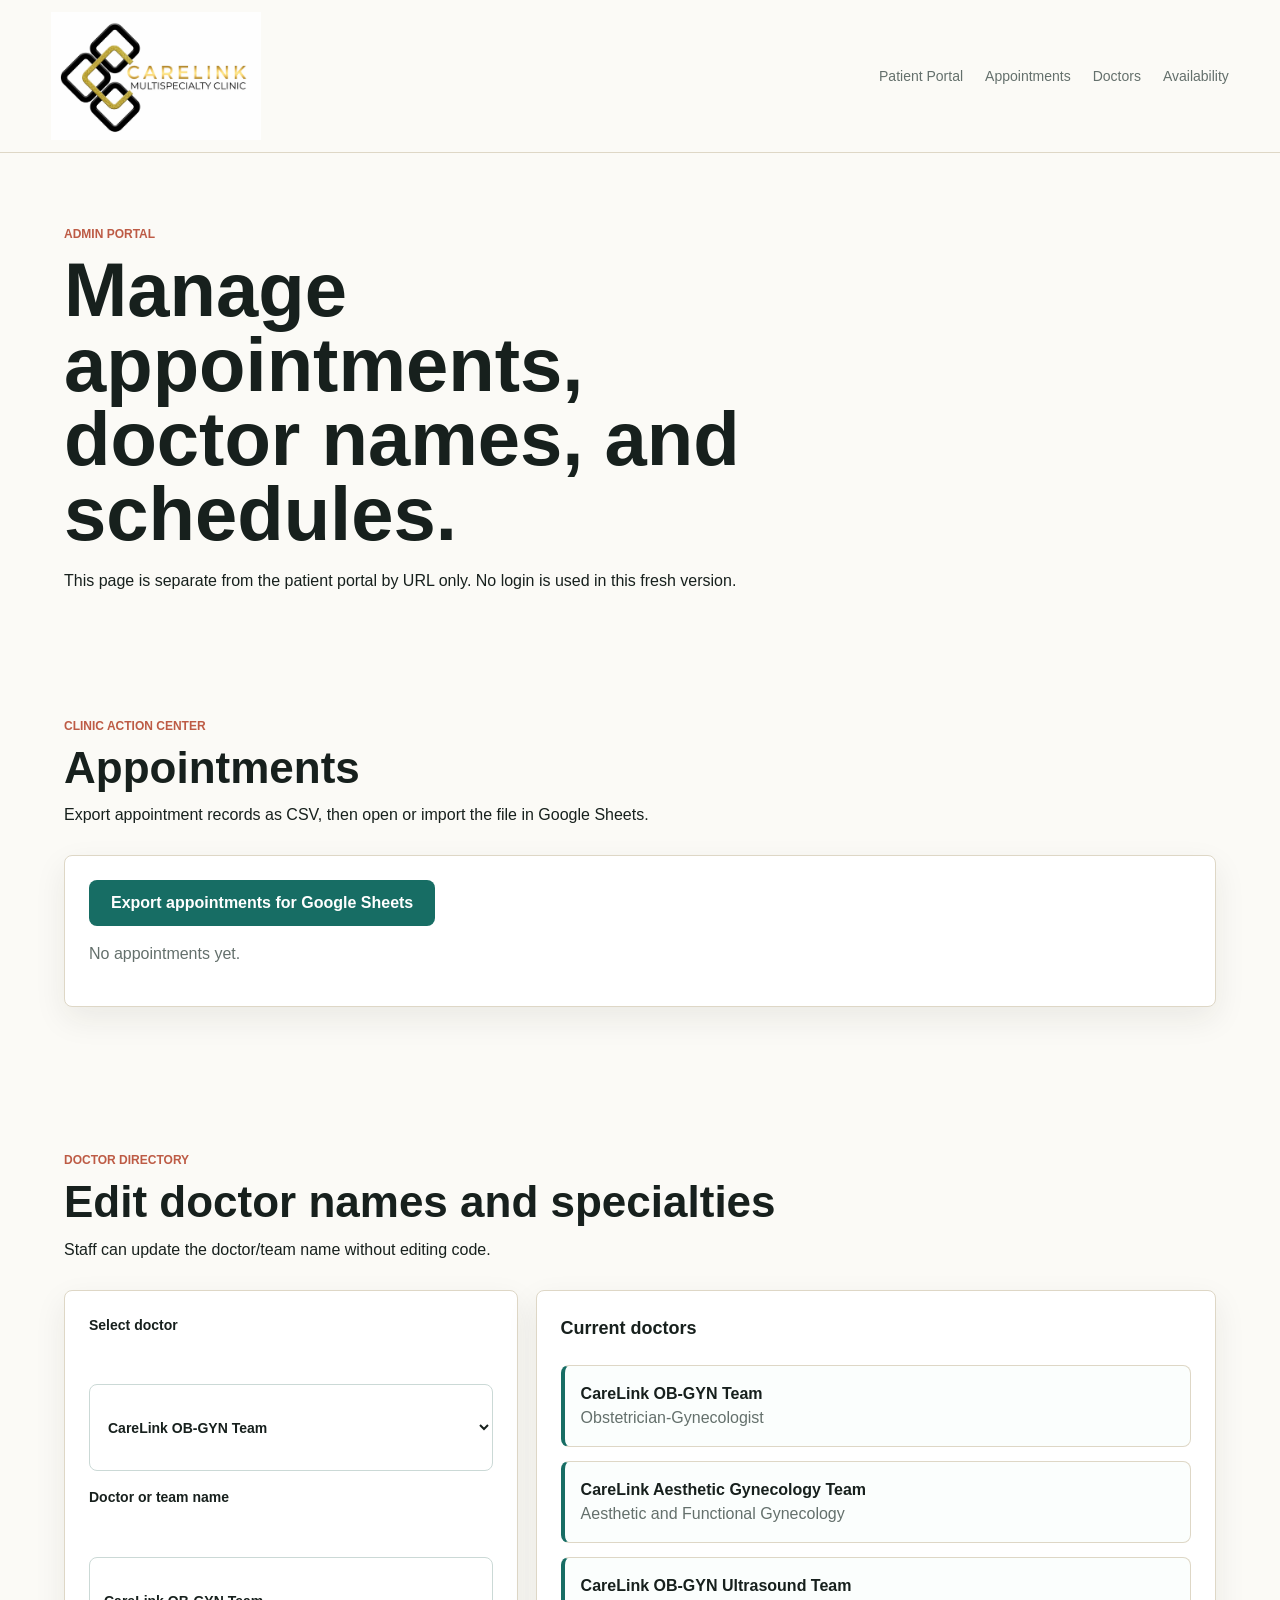
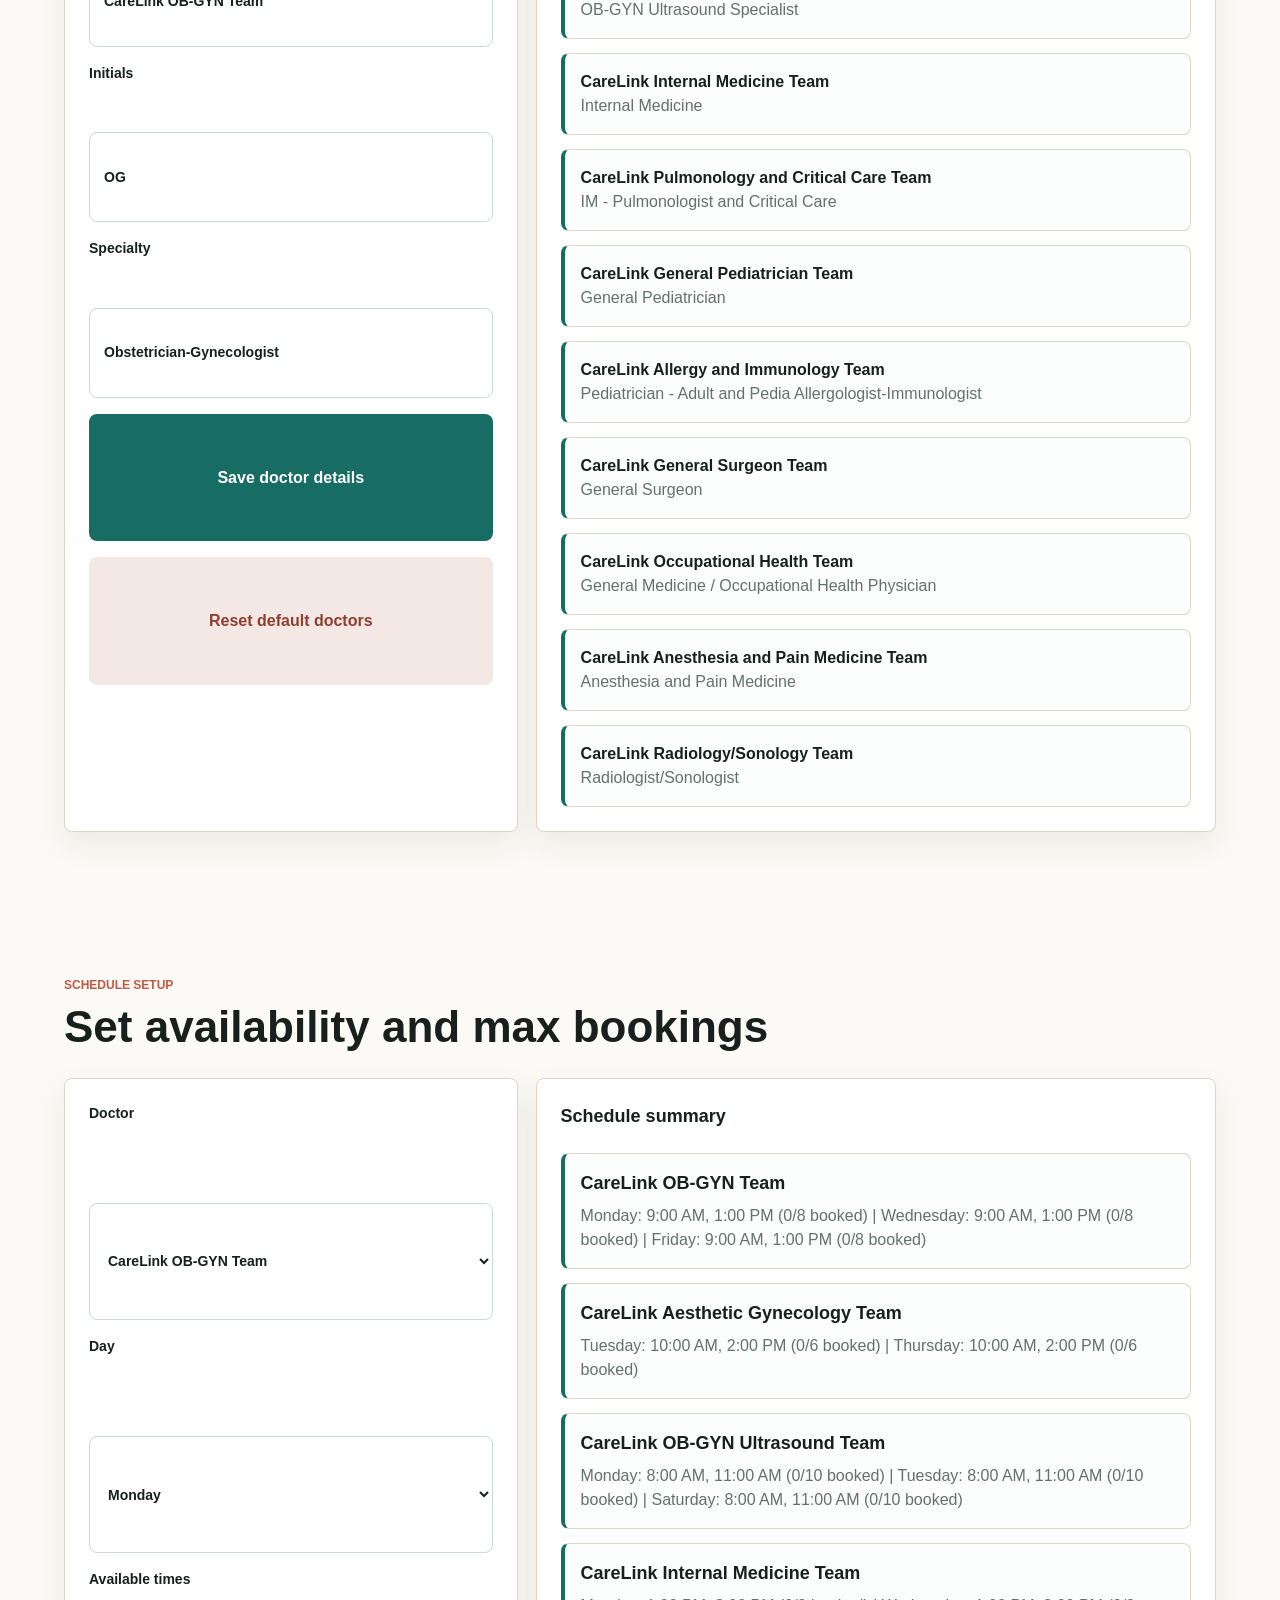
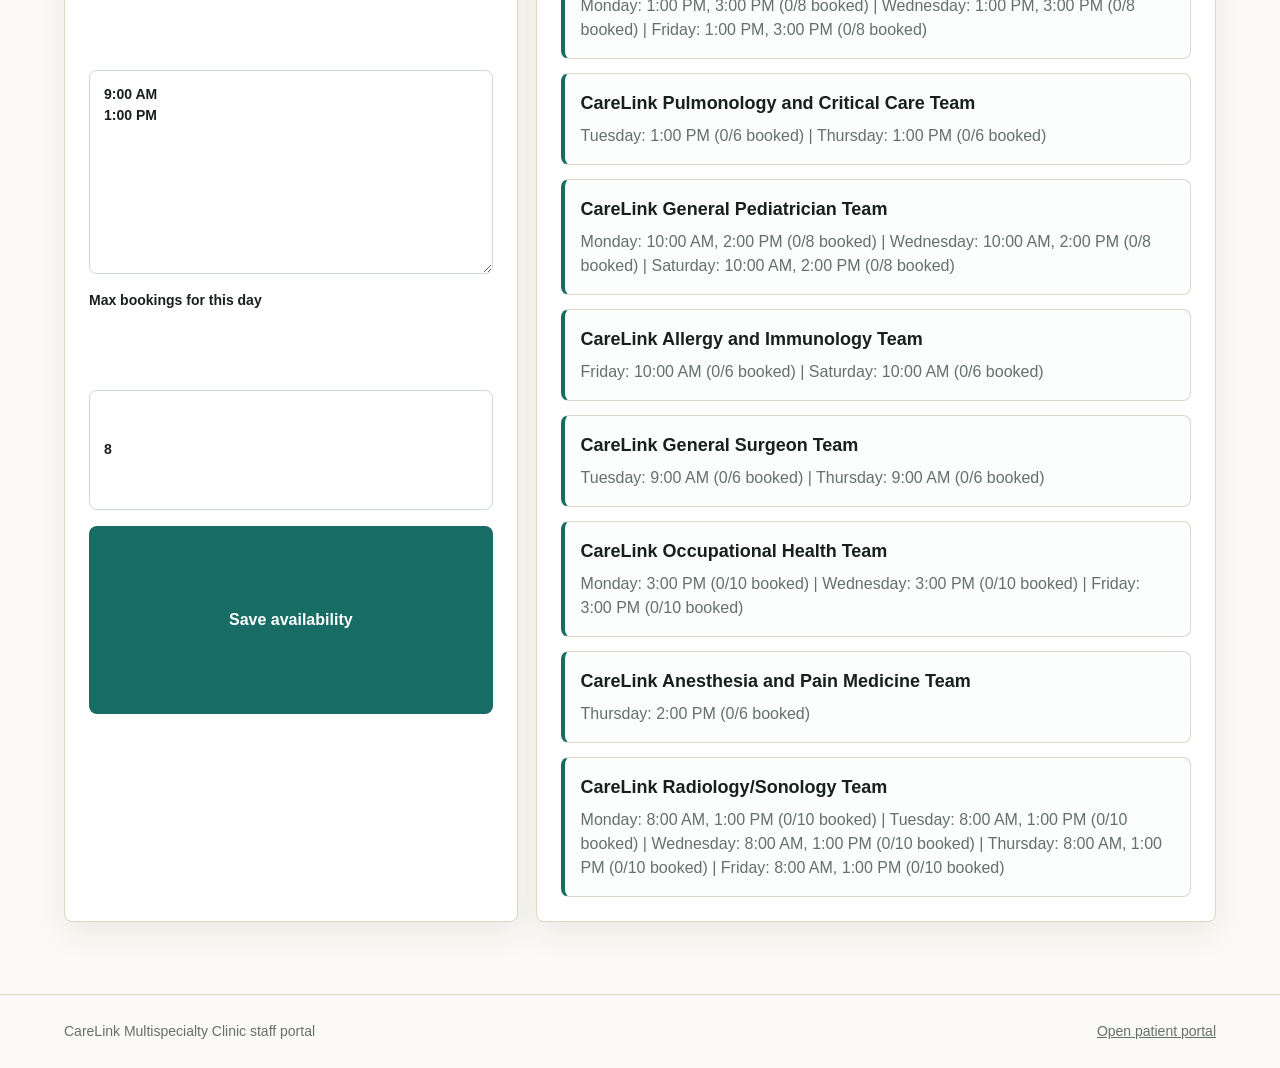
==== admin.html @ 01bd568f "Add files via upload" ====
<!doctype html>
<html lang="en">
  <head>
    <meta charset="utf-8">
    <meta name="viewport" content="width=device-width, initial-scale=1">
    <title>CareLink Multispecialty Clinic | Admin Portal</title>
    <meta name="description" content="CareLink staff portal for appointments, doctors, and availability.">
    <link rel="stylesheet" href="styles.css">
  </head>
  <body data-page="admin">
    <header class="site-header">
      <a class="brand" href="index.html" aria-label="CareLink Multispecialty Clinic patient portal">
        <img class="brand-logo" src="carelink.jpg" alt="CareLink Multispecialty Clinic" onerror="this.onerror=null;this.src='carelink-logo.svg';">
      </a>
      <nav aria-label="Main navigation">
        <a href="index.html">Patient Portal</a>
        <a href="#appointments">Appointments</a>
        <a href="#doctors-admin">Doctors</a>
        <a href="#availability-admin">Availability</a>
      </nav>
    </header>

    <main>
      <section class="section admin-hero">
        <div class="section-heading">
          <p class="eyebrow">Admin portal</p>
          <h1>Manage appointments, doctor names, and schedules.</h1>
          <p>This page is separate from the patient portal by URL only. No login is used in this fresh version.</p>
        </div>
      </section>

      <section class="section dashboard" id="appointments">
        <div class="section-heading">
          <p class="eyebrow">Clinic action center</p>
          <h2>Appointments</h2>
          <p>Export appointment records as CSV, then open or import the file in Google Sheets.</p>
        </div>
        <div class="requests-panel">
          <button class="primary-button compact-action" id="exportAppointmentsButton" type="button">Export appointments for Google Sheets</button>
          <div id="appointmentList" class="request-list">
            <p class="empty-state">No appointments yet.</p>
          </div>
        </div>
      </section>

      <section class="section dashboard" id="doctors-admin">
        <div class="section-heading">
          <p class="eyebrow">Doctor directory</p>
          <h2>Edit doctor names and specialties</h2>
          <p>Staff can update the doctor/team name without editing code.</p>
        </div>
        <div class="dashboard-grid">
          <form class="admin-panel form-panel" id="doctorProfileForm">
            <label>
              Select doctor
              <select id="doctorProfileSelect" required></select>
            </label>
            <label>
              Doctor or team name
              <input id="doctorNameInput" type="text" placeholder="CareLink OB-GYN Team" required>
            </label>
            <label>
              Initials
              <input id="doctorInitialsInput" type="text" maxlength="3" placeholder="OG" required>
            </label>
            <label>
              Specialty
              <input id="doctorSpecialtyInput" list="specialtyOptions" type="text" placeholder="Obstetrician-Gynecologist" required>
              <datalist id="specialtyOptions"></datalist>
            </label>
            <button class="primary-button" type="submit">Save doctor details</button>
            <button class="secondary-button" id="resetDoctorsButton" type="button">Reset default doctors</button>
            <p class="form-notice" id="doctorProfileNotice" role="status"></p>
          </form>
          <div class="admin-panel">
            <h3>Current doctors</h3>
            <div class="doctor-directory-list" id="doctorDirectoryList"></div>
          </div>
        </div>
      </section>

      <section class="section dashboard" id="availability-admin">
        <div class="section-heading">
          <p class="eyebrow">Schedule setup</p>
          <h2>Set availability and max bookings</h2>
        </div>
        <div class="dashboard-grid">
          <form class="admin-panel form-panel" id="availabilityForm">
            <label>
              Doctor
              <select id="availabilityDoctorSelect" required></select>
            </label>
            <label>
              Day
              <select id="availabilityDaySelect" required>
                <option>Monday</option>
                <option>Tuesday</option>
                <option>Wednesday</option>
                <option>Thursday</option>
                <option>Friday</option>
                <option>Saturday</option>
                <option>Sunday</option>
              </select>
            </label>
            <label>
              Available times
              <textarea id="availabilityTimes" rows="5" placeholder="9:00 AM&#10;10:30 AM&#10;2:00 PM"></textarea>
            </label>
            <label>
              Max bookings for this day
              <input id="dailyLimitInput" type="number" min="1" step="1" value="8" required>
            </label>
            <button class="primary-button" type="submit">Save availability</button>
            <p class="form-notice" id="availabilityNotice" role="status"></p>
          </form>
          <div class="admin-panel">
            <h3>Schedule summary</h3>
            <div class="availability-list" id="availabilityList"></div>
          </div>
        </div>
      </section>
    </main>

    <footer>
      <p>CareLink Multispecialty Clinic staff portal</p>
      <a href="index.html">Open patient portal</a>
    </footer>

    <script src="app.js"></script>
  </body>
</html>
---- styles.css ----
:root {
  --ink: #17201d;
  --muted: #64706c;
  --line: #ded7c6;
  --paper: #fbfaf6;
  --soft: #f3efe4;
  --teal: #176d64;
  --teal-dark: #0e4f49;
  --gold: #c99b2e;
  --gold-soft: #fff4cc;
  --coral: #bd5b45;
  --blue: #2d6cdf;
  --white: #ffffff;
  --shadow: 0 24px 60px rgba(39, 35, 24, 0.14);
}

* {
  box-sizing: border-box;
}

html {
  scroll-behavior: smooth;
}

body {
  margin: 0;
  color: var(--ink);
  background: var(--paper);
  font-family: Arial, Helvetica, sans-serif;
  line-height: 1.5;
}

a {
  color: inherit;
}

.site-header {
  position: sticky;
  top: 0;
  z-index: 10;
  display: flex;
  align-items: center;
  justify-content: space-between;
  gap: 24px;
  padding: 12px clamp(18px, 4vw, 56px);
  background: rgba(251, 250, 246, 0.94);
  border-bottom: 1px solid var(--line);
  backdrop-filter: blur(14px);
}

.brand {
  display: inline-flex;
  align-items: center;
  gap: 12px;
  text-decoration: none;
}

.brand-logo {
  display: block;
  width: 210px;
  max-width: 45vw;
  height: auto;
}

nav {
  display: flex;
  flex-wrap: wrap;
  justify-content: flex-end;
  gap: 8px 22px;
  color: var(--muted);
  font-size: 14px;
}

nav a {
  text-decoration: none;
}

.hero {
  position: relative;
  display: grid;
  min-height: 620px;
  align-items: end;
  padding: 90px clamp(18px, 5vw, 72px) 44px;
  color: var(--white);
  background:
    linear-gradient(90deg, rgba(18, 48, 43, 0.92), rgba(18, 48, 43, 0.42)),
    url("https://images.unsplash.com/photo-1576091160550-2173dba999ef?auto=format&fit=crop&w=1800&q=80") center / cover;
}

.hero-copy {
  max-width: 720px;
}

.eyebrow {
  margin: 0 0 10px;
  color: var(--coral);
  font-size: 12px;
  font-weight: 700;
  letter-spacing: 0;
  text-transform: uppercase;
}

.hero .eyebrow,
.hero-panel .status-dot + strong {
  color: #ffe08a;
}

h1,
h2,
h3,
h4,
p {
  margin-top: 0;
}

h1 {
  margin-bottom: 18px;
  max-width: 760px;
  font-size: clamp(40px, 7vw, 76px);
  line-height: 0.98;
  letter-spacing: 0;
}

h2 {
  margin-bottom: 12px;
  font-size: clamp(28px, 4vw, 44px);
  line-height: 1.05;
  letter-spacing: 0;
}

h3 {
  margin-bottom: 7px;
  font-size: 18px;
}

.hero p {
  max-width: 650px;
  font-size: 18px;
  color: rgba(255, 255, 255, 0.86);
}

.primary-link,
.primary-button,
.secondary-button,
.specialty-button {
  min-height: 46px;
  border-radius: 8px;
  cursor: pointer;
  font: inherit;
  font-weight: 700;
}

.primary-link {
  display: inline-flex;
  align-items: center;
  padding: 0 22px;
  background: var(--gold);
  color: #1f2b25;
  text-decoration: none;
}

.primary-button {
  width: 100%;
  padding: 0 22px;
  border: 0;
  background: var(--teal);
  color: var(--white);
}

.secondary-button {
  width: 100%;
  padding: 0 22px;
  border: 0;
  background: #f4e8e4;
  color: #8f3e30;
}

.compact-action {
  width: fit-content;
  min-width: 240px;
}

.hero-panel {
  position: absolute;
  right: clamp(18px, 5vw, 72px);
  bottom: 42px;
  width: min(310px, calc(100% - 36px));
  padding: 20px;
  border: 1px solid rgba(255, 255, 255, 0.24);
  border-radius: 8px;
  background: rgba(15, 49, 45, 0.72);
  box-shadow: var(--shadow);
}

.hero-panel p {
  margin: 6px 0 0;
  font-size: 15px;
}

.status-dot {
  display: inline-block;
  width: 9px;
  height: 9px;
  margin-right: 8px;
  border-radius: 50%;
  background: #70e2a6;
}

.section {
  padding: 72px clamp(18px, 5vw, 72px);
}

.admin-hero {
  padding-bottom: 24px;
}

.section-heading {
  max-width: 820px;
  margin-bottom: 28px;
}

.services-section {
  background: #fffaf0;
}

.services-grid,
.doctor-grid,
.dashboard-grid {
  display: grid;
  grid-template-columns: repeat(3, minmax(0, 1fr));
  gap: 18px;
}

.dashboard-grid {
  grid-template-columns: minmax(320px, 0.8fr) minmax(0, 1.2fr);
}

.specialty-filter {
  display: flex;
  flex-wrap: wrap;
  gap: 10px;
  margin: 0 0 24px;
}

.specialty-button {
  padding: 0 14px;
  border: 1px solid #d8c894;
  background: var(--white);
  color: var(--ink);
  font-size: 14px;
}

.specialty-button.is-active {
  border-color: var(--gold);
  background: var(--gold-soft);
  color: #7a5600;
}

.service-card,
.doctor-card,
.admin-panel,
.requests-panel,
.booking-form {
  border: 1px solid var(--line);
  border-radius: 8px;
  background: var(--white);
  box-shadow: 0 12px 32px rgba(39, 35, 24, 0.08);
}

.service-card {
  padding: 22px;
}

.service-link {
  display: block;
  margin-bottom: 14px;
  padding-bottom: 10px;
  border-bottom: 1px solid #eadfbe;
  color: var(--teal-dark);
  font-size: 18px;
  font-weight: 700;
  text-decoration: none;
}

.service-link:hover {
  color: #9a6b00;
}

.service-card h4 {
  margin: 16px 0 8px;
  color: #9a6b00;
  font-size: 14px;
  text-transform: uppercase;
}

.service-card ul {
  display: grid;
  gap: 6px;
  margin: 0;
  padding-left: 18px;
  color: var(--ink);
}

.doctor-card {
  display: grid;
  grid-template-columns: 58px 1fr;
  gap: 16px;
  min-height: 154px;
  padding: 22px;
}

.avatar {
  display: grid;
  place-items: center;
  width: 58px;
  height: 58px;
  border-radius: 8px;
  background: var(--soft);
  color: var(--teal);
  font-weight: 800;
}

.specialty,
.doctor-meta,
.empty-state,
.booking-copy p,
.helper-text,
footer {
  color: var(--muted);
}

.contact-line {
  font-size: 14px;
}

.booking-shell {
  display: grid;
  grid-template-columns: minmax(0, 0.85fr) minmax(320px, 1.15fr);
  gap: clamp(24px, 5vw, 64px);
  background: var(--soft);
}

.flow-list {
  margin: 22px 0 0;
  padding-left: 20px;
}

.flow-list li + li {
  margin-top: 10px;
}

.booking-form,
.admin-panel,
.requests-panel {
  display: grid;
  gap: 16px;
  padding: 24px;
}

.field-row {
  display: grid;
  grid-template-columns: repeat(2, minmax(0, 1fr));
  gap: 16px;
}

label {
  display: grid;
  gap: 8px;
  color: var(--ink);
  font-size: 14px;
  font-weight: 700;
}

input,
select,
textarea {
  width: 100%;
  border: 1px solid #cbd9d6;
  border-radius: 8px;
  padding: 13px 14px;
  color: var(--ink);
  background: var(--white);
  font: inherit;
}

textarea {
  resize: vertical;
}

.request-list,
.availability-list,
.doctor-directory-list {
  display: grid;
  gap: 14px;
}

.request-item,
.availability-item,
.doctor-directory-item {
  padding: 16px;
  border: 1px solid var(--line);
  border-radius: 8px;
  background: #fbfefd;
}

.request-item header {
  display: flex;
  justify-content: space-between;
  gap: 12px;
  margin-bottom: 10px;
}

.request-actions {
  display: grid;
  grid-template-columns: repeat(3, minmax(0, 1fr));
  gap: 10px;
  margin-top: 14px;
}

.pill {
  display: inline-flex;
  align-items: center;
  width: fit-content;
  min-height: 28px;
  padding: 0 10px;
  border-radius: 999px;
  background: #e9f3ff;
  color: var(--blue);
  font-size: 12px;
  font-weight: 700;
}

.pill.confirmed {
  background: #e4f6ee;
  color: #167a50;
}

.pill.declined {
  background: #f9e5df;
  color: #ab432f;
}

.pill.completed {
  background: var(--gold-soft);
  color: #9a6b00;
}

.form-notice {
  min-height: 24px;
  margin: 0;
  color: var(--teal-dark);
  font-size: 14px;
  font-weight: 700;
}

.privacy-box {
  display: grid;
  gap: 12px;
  padding: 16px;
  border: 1px solid var(--line);
  border-radius: 8px;
  background: #fffaf0;
}

.privacy-box h3,
.privacy-box p {
  margin-bottom: 0;
}

.check-field {
  display: grid;
  grid-template-columns: 20px 1fr;
  align-items: start;
  gap: 10px;
  color: var(--ink);
  font-weight: 400;
}

.check-field input {
  width: 18px;
  height: 18px;
  margin-top: 2px;
}

.availability-item,
.doctor-directory-item {
  border-left: 4px solid var(--teal);
}

.availability-item p,
.doctor-directory-item p {
  margin-bottom: 0;
  color: var(--muted);
}

footer {
  display: flex;
  flex-wrap: wrap;
  justify-content: space-between;
  gap: 12px;
  padding: 26px clamp(18px, 5vw, 72px);
  border-top: 1px solid var(--line);
  font-size: 14px;
}

footer p {
  margin: 0;
}

@media (max-width: 980px) {
  .services-grid,
  .doctor-grid,
  .booking-shell,
  .dashboard-grid {
    grid-template-columns: 1fr;
  }

  .hero {
    min-height: 680px;
    align-items: start;
  }

  .hero-panel {
    left: 18px;
    right: auto;
  }
}

@media (max-width: 620px) {
  .site-header {
    align-items: flex-start;
    flex-direction: column;
  }

  .brand-logo {
    width: 170px;
  }

  nav {
    justify-content: flex-start;
  }

  h1 {
    font-size: 40px;
  }

  .field-row,
  .request-actions {
    grid-template-columns: 1fr;
  }
}
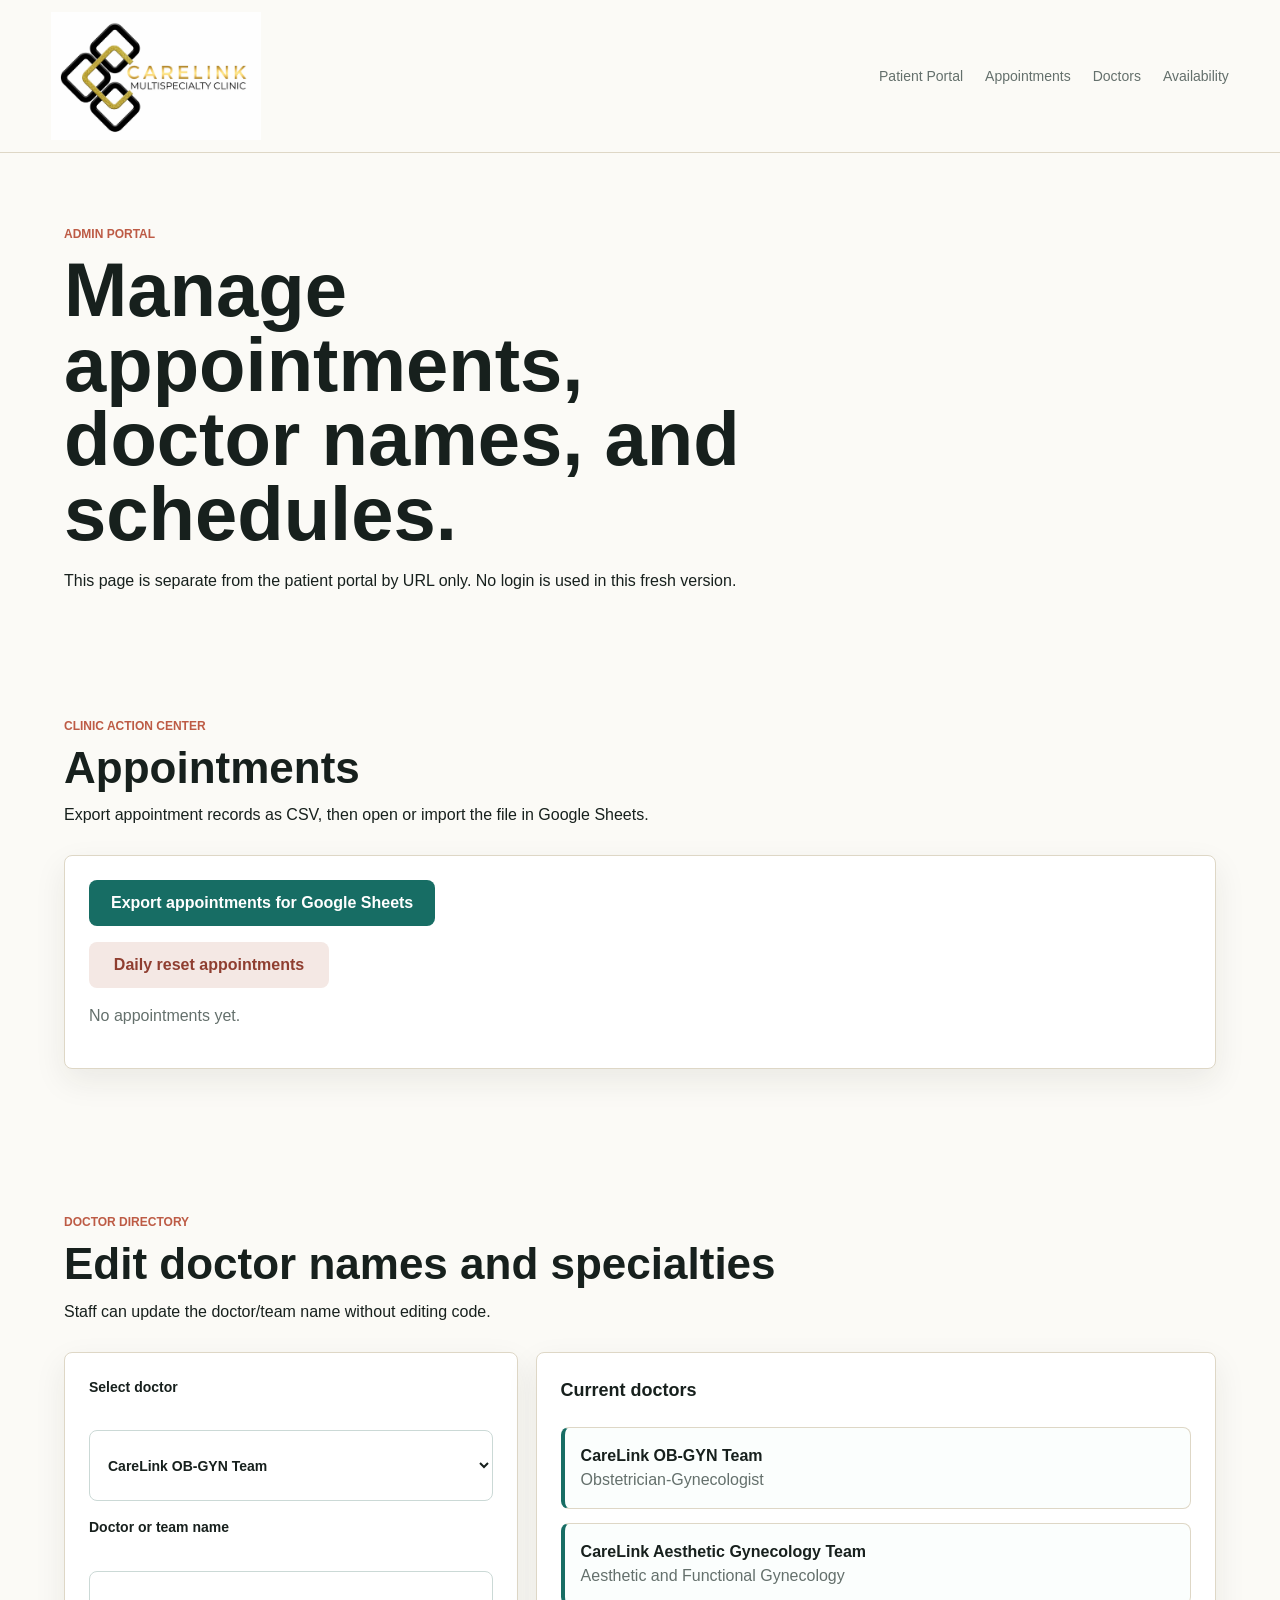
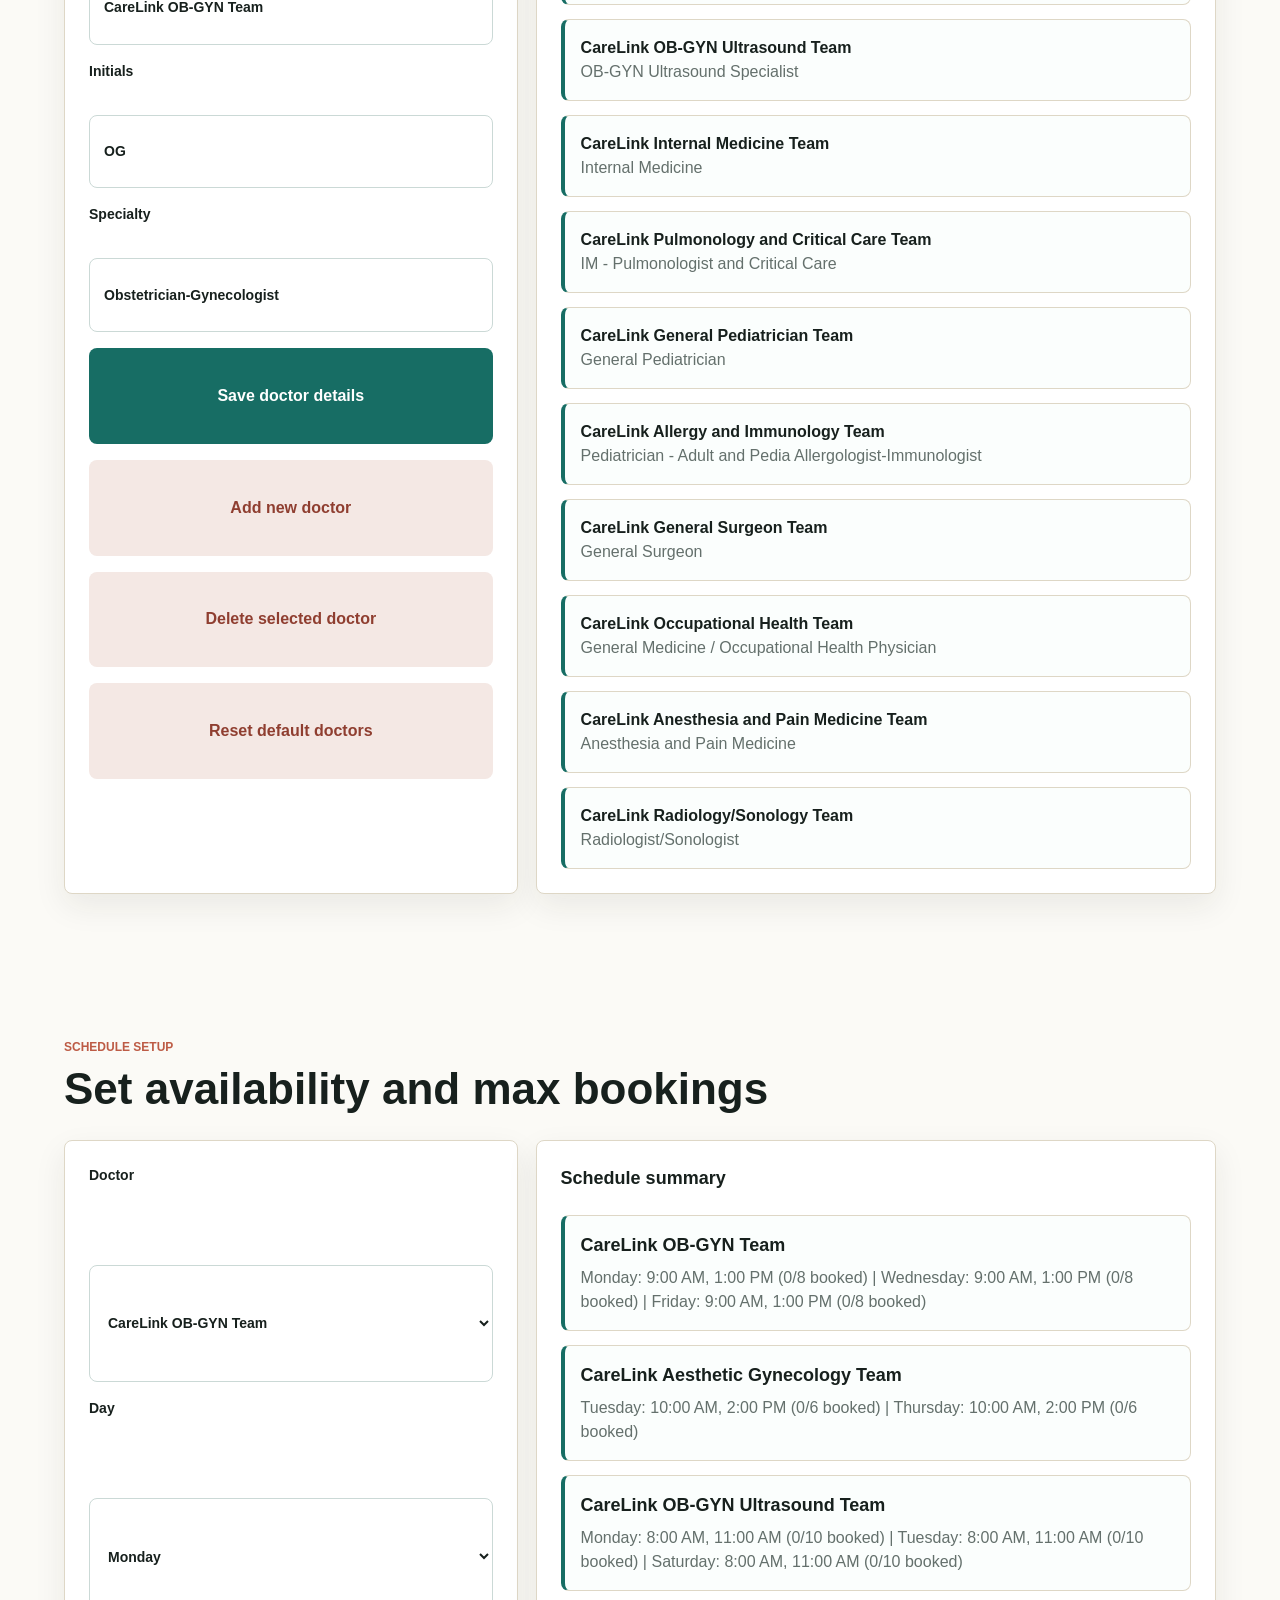
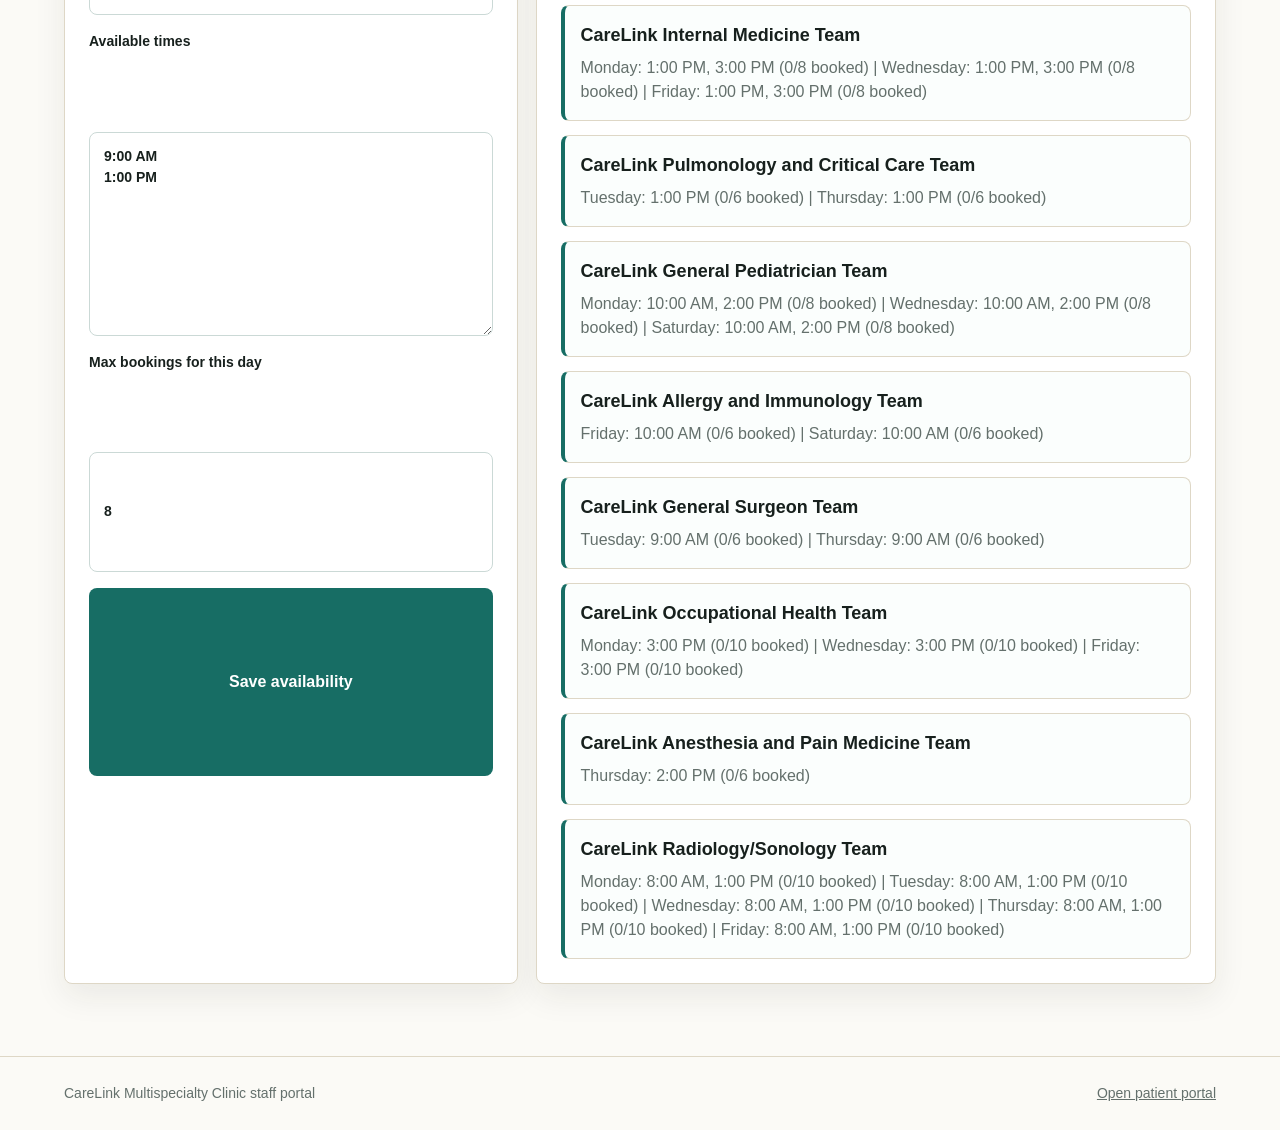
==== commit d348d50e: "Add files via upload" ====
--- a/admin.html
+++ b/admin.html
@@ -37,6 +37,7 @@
         </div>
         <div class="requests-panel">
           <button class="primary-button compact-action" id="exportAppointmentsButton" type="button">Export appointments for Google Sheets</button>
+          <button class="secondary-button compact-action" id="dailyResetButton" type="button">Daily reset appointments</button>
           <div id="appointmentList" class="request-list">
             <p class="empty-state">No appointments yet.</p>
           </div>
@@ -69,6 +70,8 @@
               <datalist id="specialtyOptions"></datalist>
             </label>
             <button class="primary-button" type="submit">Save doctor details</button>
+            <button class="secondary-button" id="addDoctorButton" type="button">Add new doctor</button>
+            <button class="secondary-button" id="deleteDoctorButton" type="button">Delete selected doctor</button>
             <button class="secondary-button" id="resetDoctorsButton" type="button">Reset default doctors</button>
             <p class="form-notice" id="doctorProfileNotice" role="status"></p>
           </form>
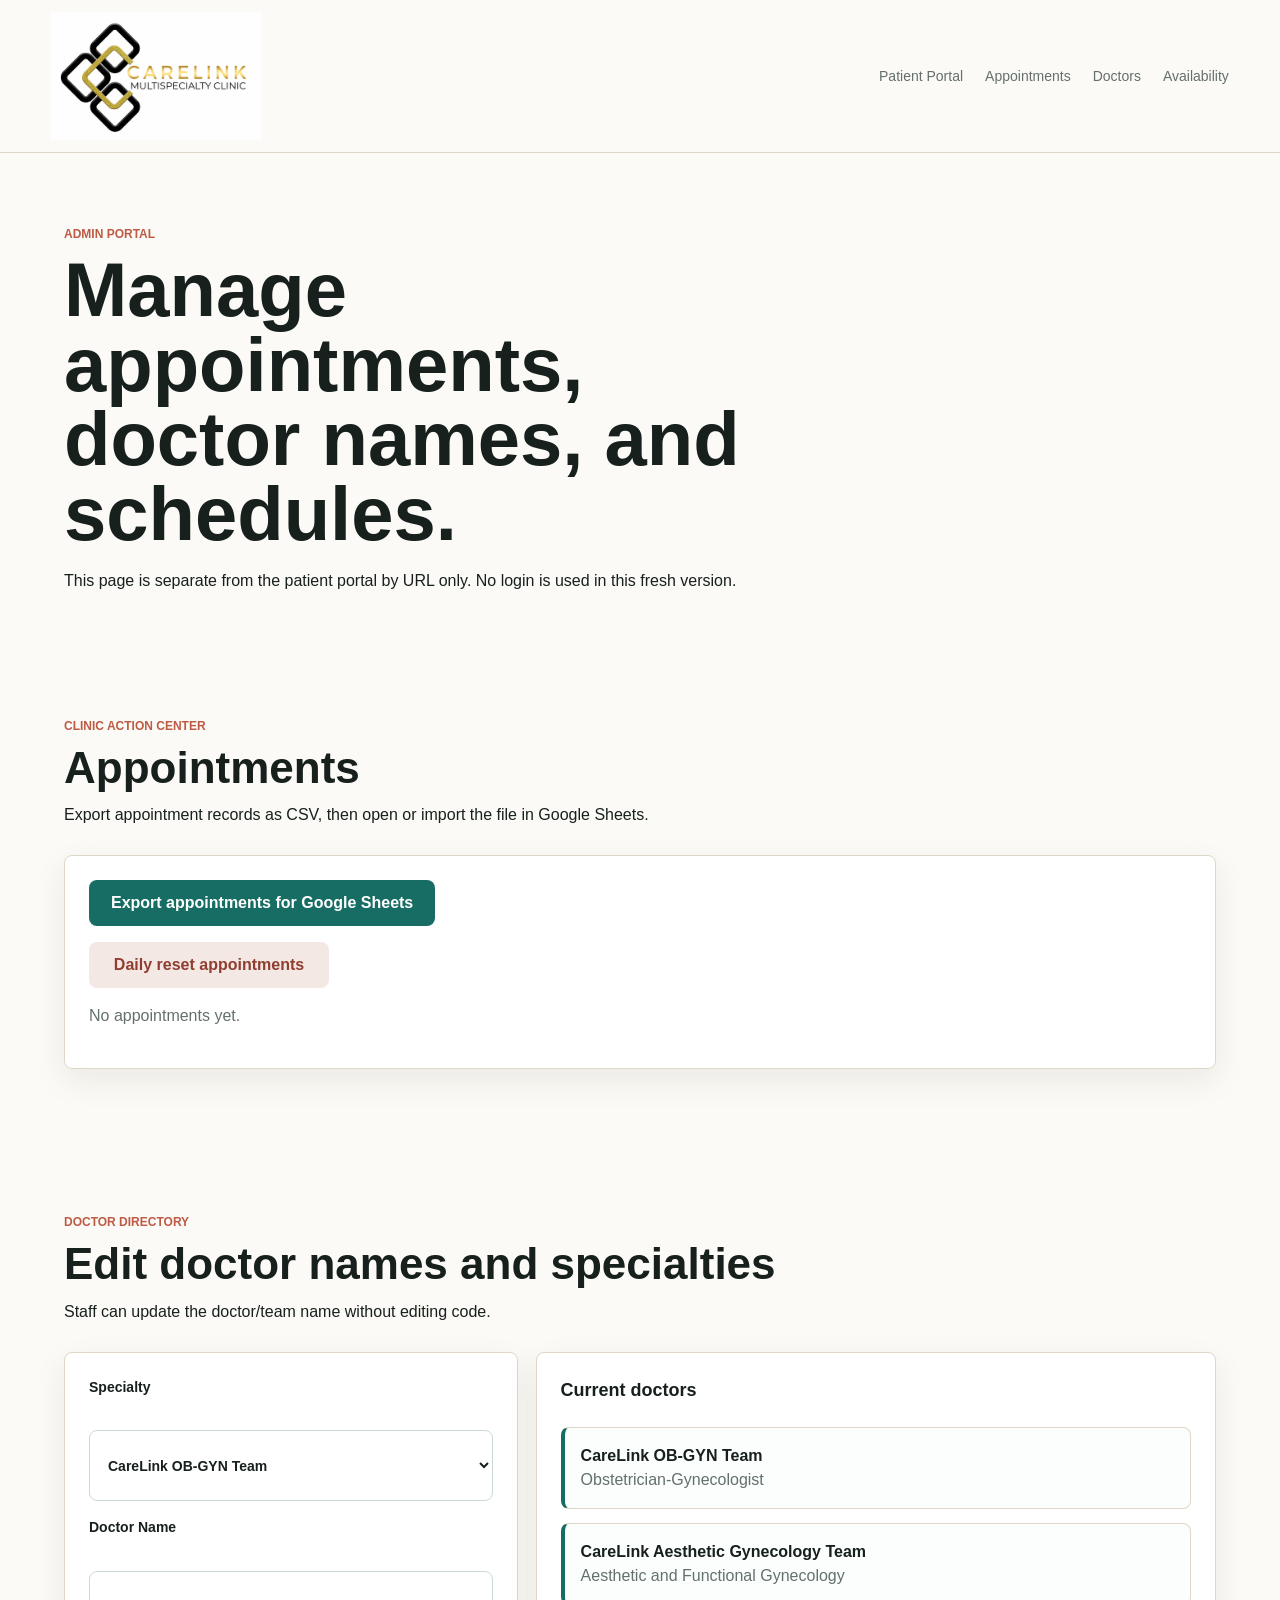
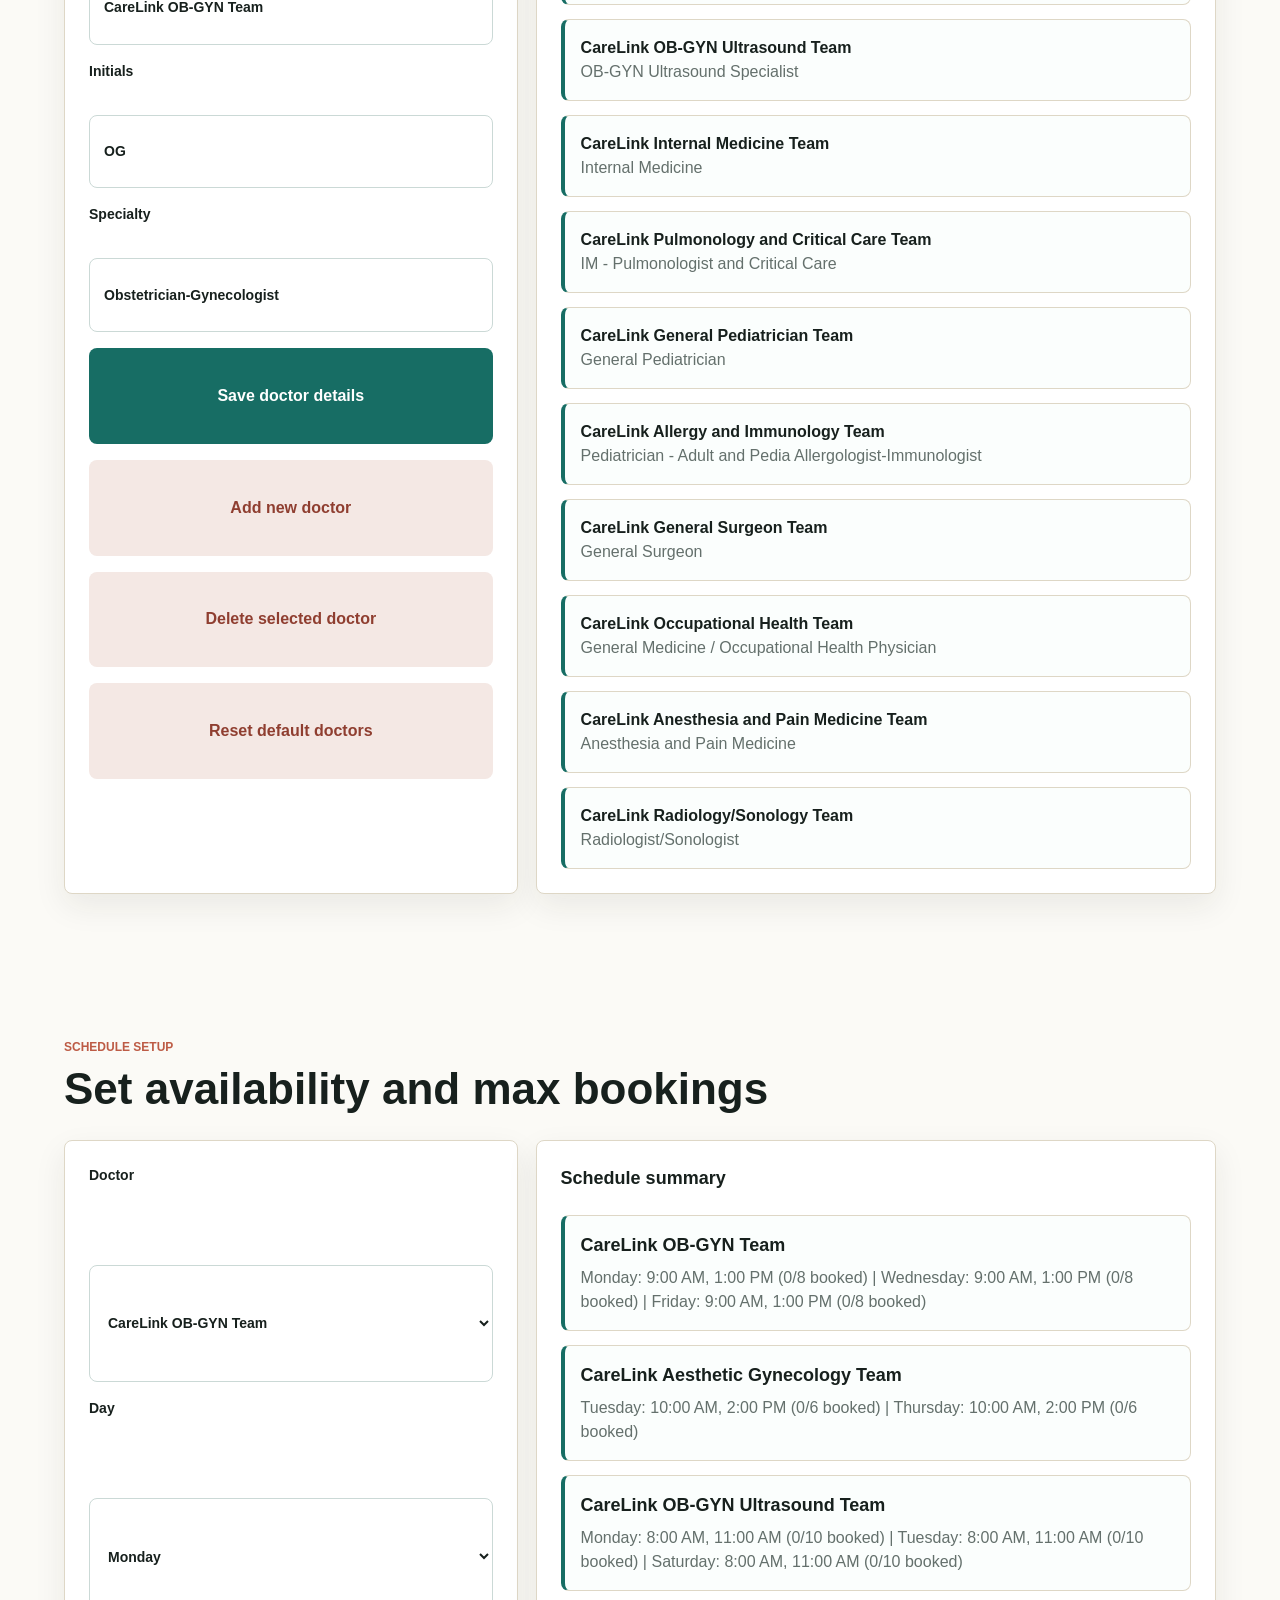
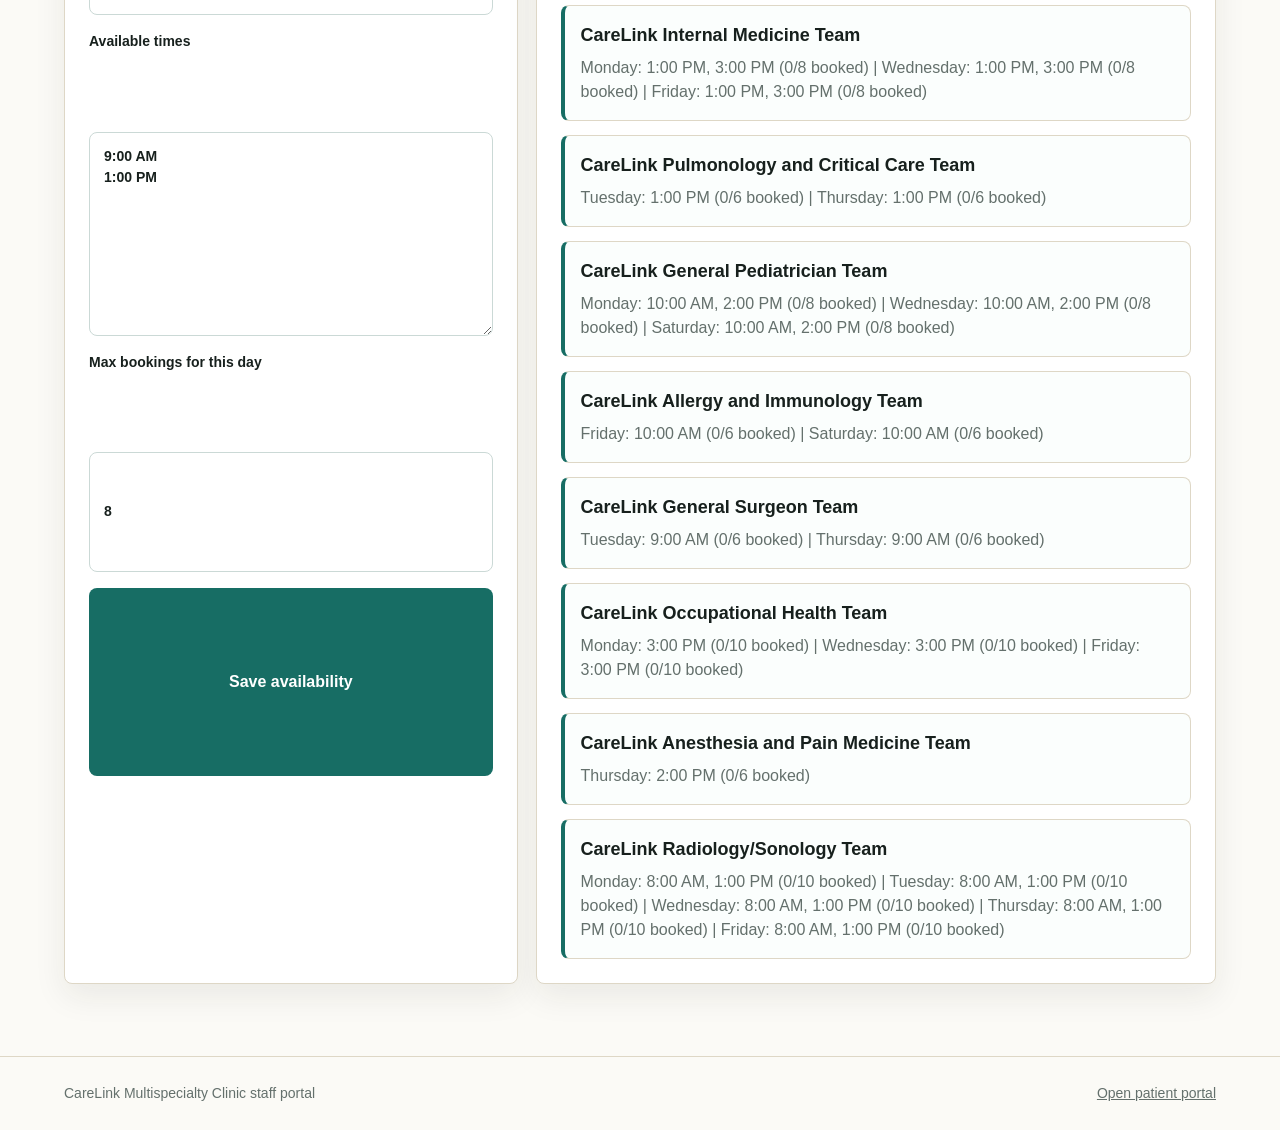
==== commit 1699b18e: "Add files via upload" ====
--- a/admin.html
+++ b/admin.html
@@ -53,11 +53,11 @@
         <div class="dashboard-grid">
           <form class="admin-panel form-panel" id="doctorProfileForm">
             <label>
-              Select doctor
+              Specialty
               <select id="doctorProfileSelect" required></select>
             </label>
             <label>
-              Doctor or team name
+              Doctor Name
               <input id="doctorNameInput" type="text" placeholder="CareLink OB-GYN Team" required>
             </label>
             <label>
